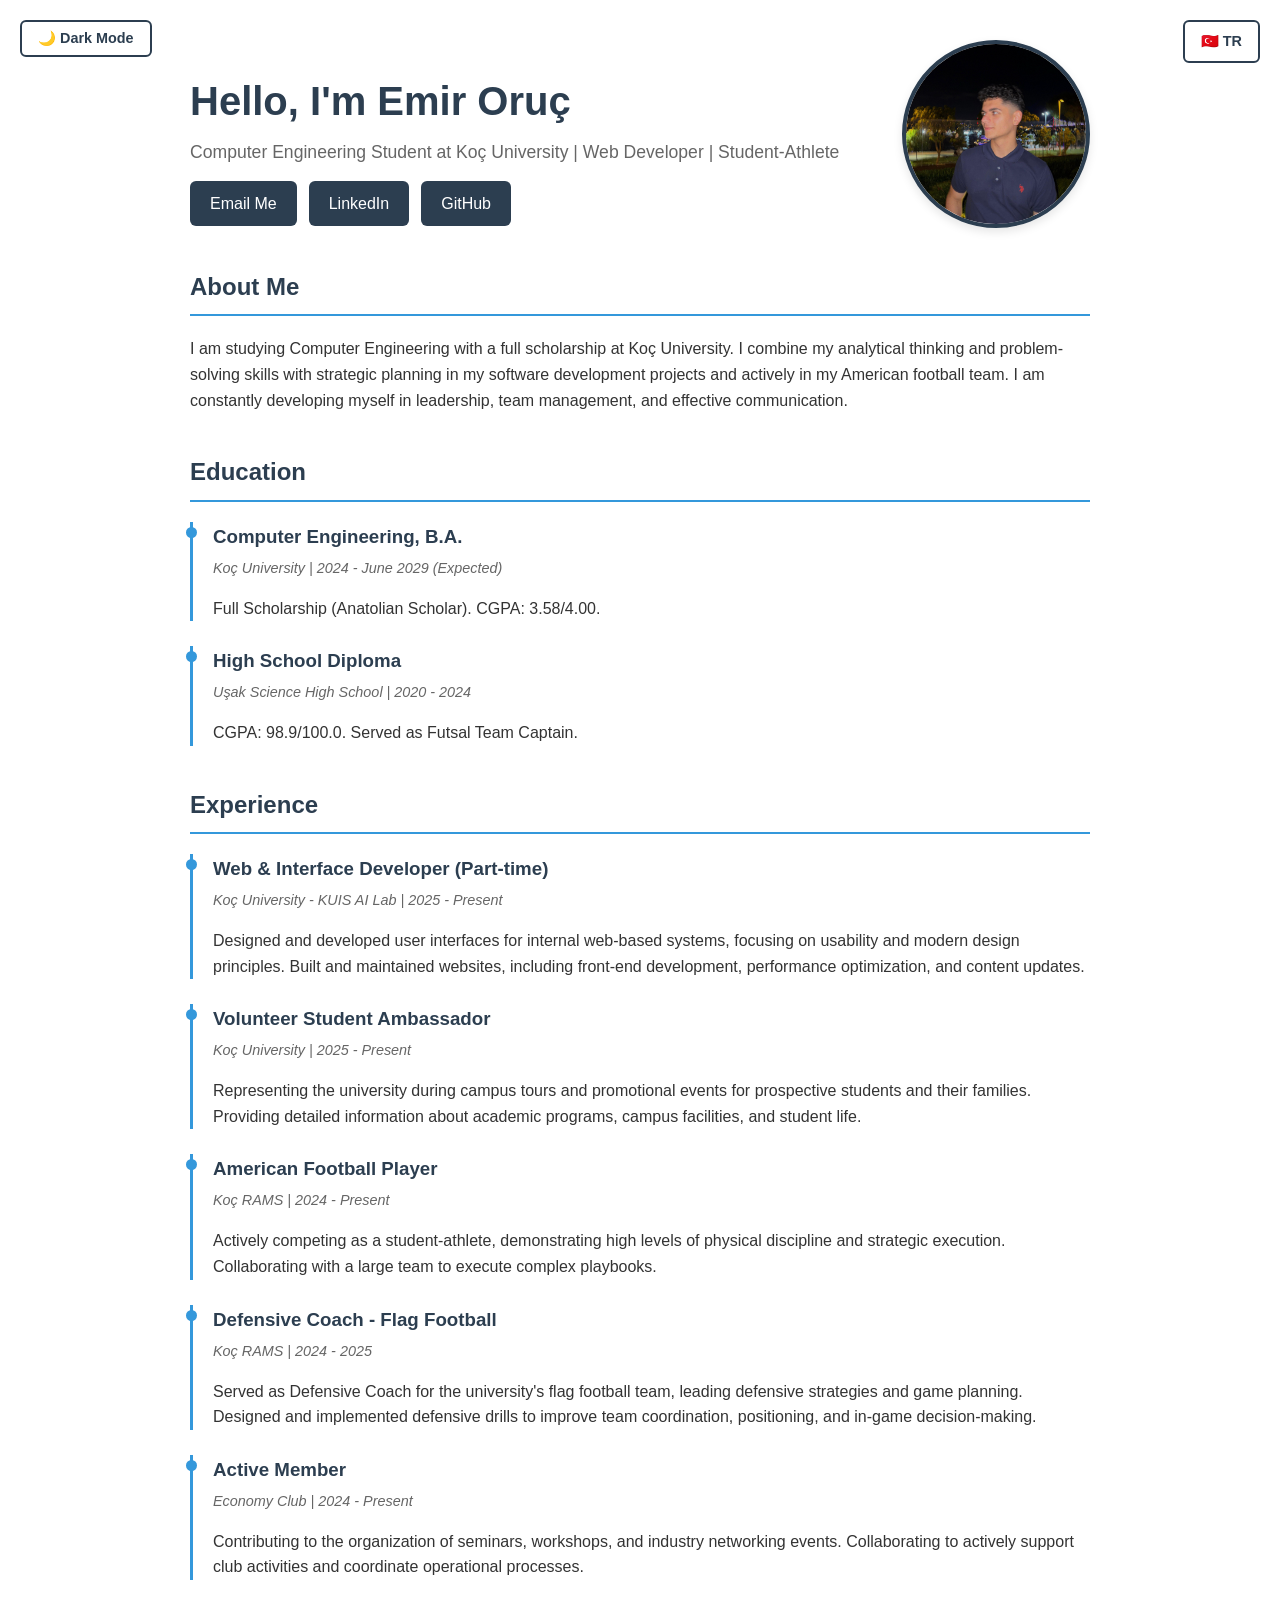
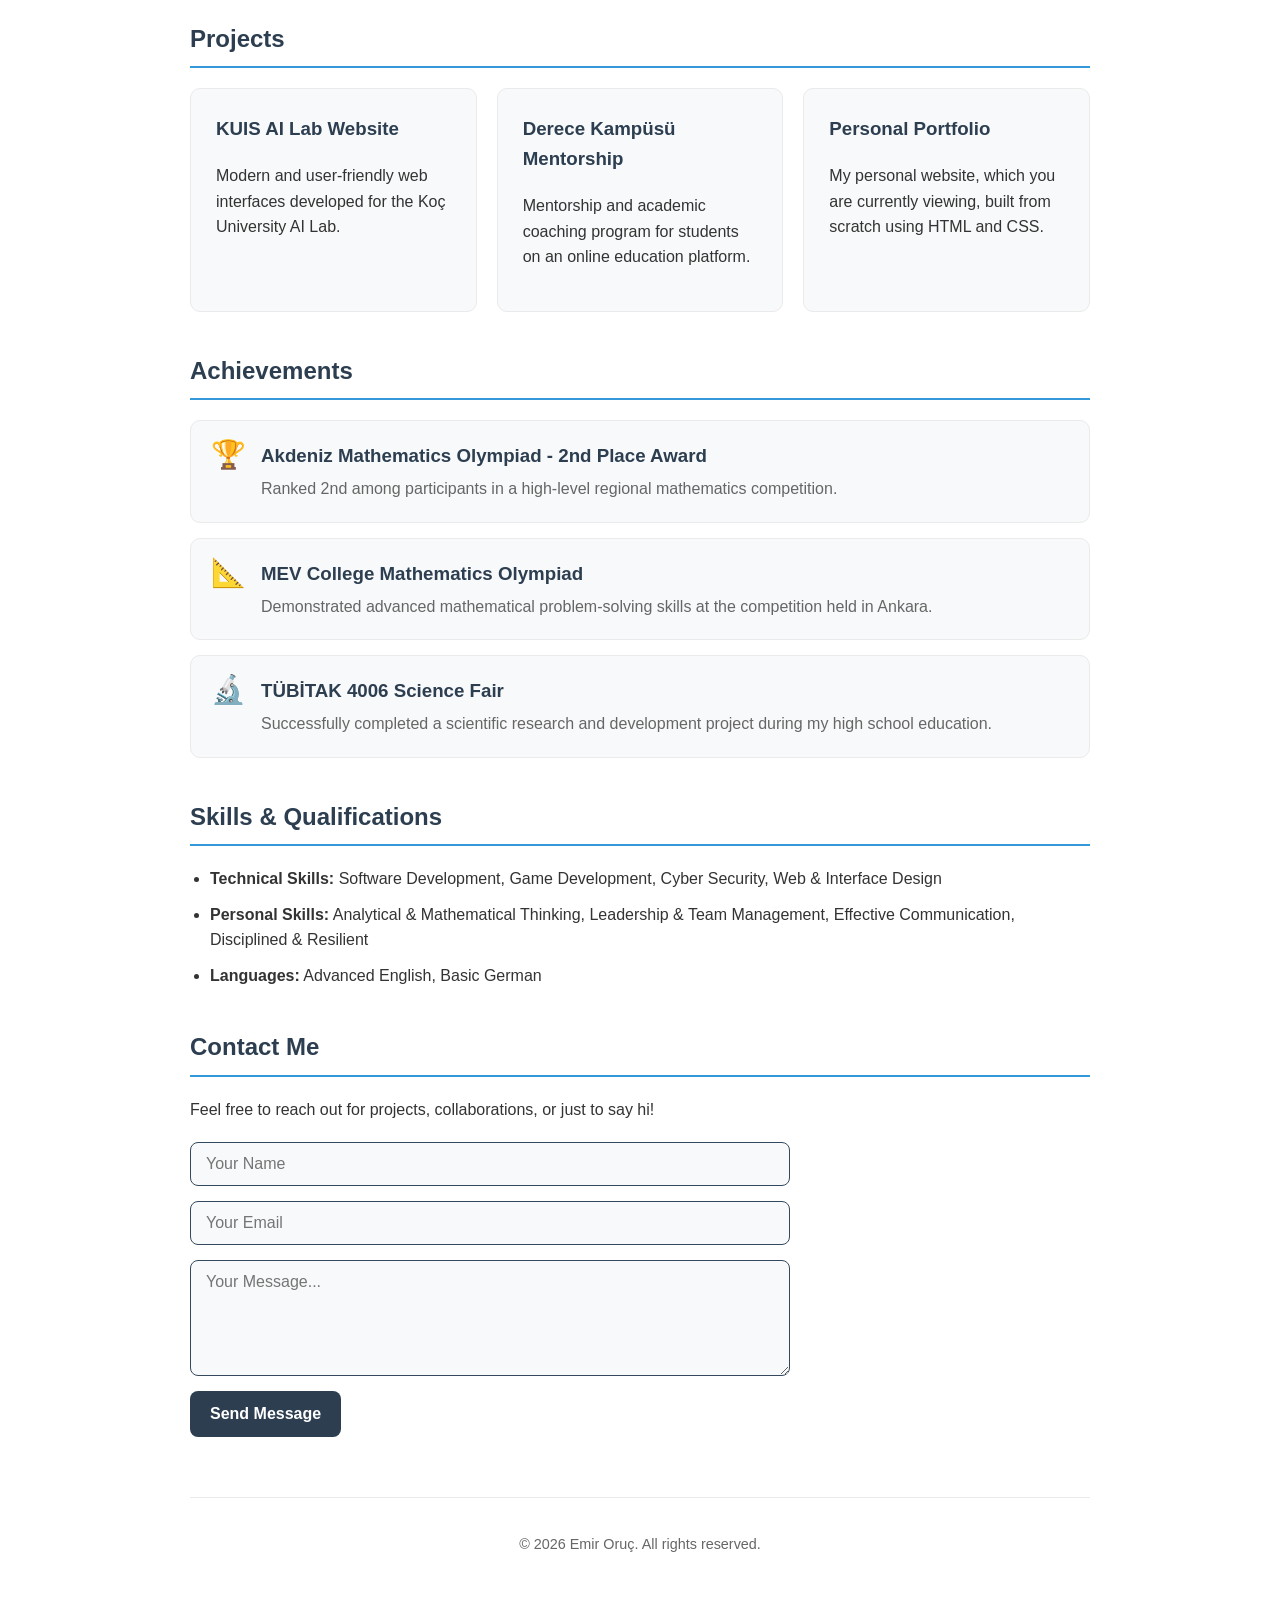
==== en.html @ cf417f76 "The portfolio is completed" ====
<!DOCTYPE html>
<html lang="en">
<head>
    <meta charset="UTF-8">
    <meta name="viewport" content="width=device-width, initial-scale=1.0">
    <title>Emir Oruç | Personal Portfolio</title>
    <link rel="stylesheet" href="style.css">
</head>
<body>
    <button id="tema-degistir">🌙 Dark Mode</button>
    <a href="index.html" id="dil-degistir">🇹🇷 TR</a>
    
    <header class="profil-baslik">
        <div class="profil-bilgi">
            <h1>Hello, I'm Emir Oruç</h1>
            <p class="profil-ozet">Computer Engineering Student at Koç University | Web Developer | Student-Athlete</p>
            <div class="iletisim-linkleri">
                <a href="mailto:eoruc24@ku.edu.tr">Email Me</a>
                <a href="https://www.linkedin.com/in/emir-oru%C3%A7-430780356/" target="_blank">LinkedIn</a>
                <a href="https://github.com" target="_blank">GitHub</a>
            </div>
        </div>
        <img src="fotografım.jpg" alt="Emir Oruç profile photo" class="profil-foto">
    </header>

    <main>
        <section>
            <h2>About Me</h2>
            <p>I am studying Computer Engineering with a full scholarship at Koç University. I combine my analytical thinking and problem-solving skills with strategic planning in my software development projects and actively in my American football team. I am constantly developing myself in leadership, team management, and effective communication.</p>
        </section>

        <section>
            <h2>Education</h2>
            <div class="deneyim-listesi">
                <div class="deneyim-item">
                    <h3>Computer Engineering, B.A.</h3>
                    <p class="deneyim-tarih">Koç University | 2024 - June 2029 (Expected)</p>
                    <p>Full Scholarship (Anatolian Scholar). CGPA: 3.58/4.00.</p>
                </div>
                <div class="deneyim-item">
                    <h3>High School Diploma</h3>
                    <p class="deneyim-tarih">Uşak Science High School | 2020 - 2024</p>
                    <p>CGPA: 98.9/100.0. Served as Futsal Team Captain.</p>
                </div>
            </div>
        </section>

        <section>
            <h2>Experience</h2>
            <div class="deneyim-listesi">
                <div class="deneyim-item">
                    <h3>Web & Interface Developer (Part-time)</h3>
                    <p class="deneyim-tarih">Koç University - KUIS AI Lab | 2025 - Present</p>
                    <p>Designed and developed user interfaces for internal web-based systems, focusing on usability and modern design principles. Built and maintained websites, including front-end development, performance optimization, and content updates.</p>
                </div>
                <div class="deneyim-item">
                    <h3>Volunteer Student Ambassador</h3>
                    <p class="deneyim-tarih">Koç University | 2025 - Present</p>
                    <p>Representing the university during campus tours and promotional events for prospective students and their families. Providing detailed information about academic programs, campus facilities, and student life.</p>
                </div>
                <div class="deneyim-item">
                    <h3>American Football Player</h3>
                    <p class="deneyim-tarih">Koç RAMS | 2024 - Present</p>
                    <p>Actively competing as a student-athlete, demonstrating high levels of physical discipline and strategic execution. Collaborating with a large team to execute complex playbooks.</p>
                </div>
                <div class="deneyim-item">
                    <h3>Defensive Coach - Flag Football</h3>
                    <p class="deneyim-tarih">Koç RAMS | 2024 - 2025</p>
                    <p>Served as Defensive Coach for the university's flag football team, leading defensive strategies and game planning. Designed and implemented defensive drills to improve team coordination, positioning, and in-game decision-making.</p>
                </div>
                <div class="deneyim-item">
                    <h3>Active Member</h3>
                    <p class="deneyim-tarih">Economy Club | 2024 - Present</p>
                    <p>Contributing to the organization of seminars, workshops, and industry networking events. Collaborating to actively support club activities and coordinate operational processes.</p>
                </div>
            </div>
        </section>

        <section>
            <h2>Projects</h2>
            <div class="proje-kartlari">
                <div class="kart">
                    <h3>KUIS AI Lab Website</h3>
                    <p>Modern and user-friendly web interfaces developed for the Koç University AI Lab.</p>
                </div>
                <div class="kart">
                    <h3>Derece Kampüsü Mentorship</h3>
                    <p>Mentorship and academic coaching program for students on an online education platform.</p>
                </div>
                <div class="kart">
                    <h3>Personal Portfolio</h3>
                    <p>My personal website, which you are currently viewing, built from scratch using HTML and CSS.</p>
                </div>
            </div>
        </section>

        <section>
            <h2>Achievements</h2>
            <div class="basari-listesi">
                <div class="basari-item">
                    <span class="basari-rozet">🏆</span>
                    <div>
                        <h3>Akdeniz Mathematics Olympiad - 2nd Place Award</h3>
                        <p>Ranked 2nd among participants in a high-level regional mathematics competition.</p>
                    </div>
                </div>
                <div class="basari-item">
                    <span class="basari-rozet">📐</span>
                    <div>
                        <h3>MEV College Mathematics Olympiad</h3>
                        <p>Demonstrated advanced mathematical problem-solving skills at the competition held in Ankara.</p>
                    </div>
                </div>
                <div class="basari-item">
                    <span class="basari-rozet">🔬</span>
                    <div>
                        <h3>TÜBİTAK 4006 Science Fair</h3>
                        <p>Successfully completed a scientific research and development project during my high school education.</p>
                    </div>
                </div>
            </div>
        </section>

        <section>
            <h2>Skills & Qualifications</h2>
            <ul>
                <li><strong>Technical Skills:</strong> Software Development, Game Development, Cyber Security, Web & Interface Design</li>
                <li><strong>Personal Skills:</strong> Analytical & Mathematical Thinking, Leadership & Team Management, Effective Communication, Disciplined & Resilient</li>
                <li><strong>Languages:</strong> Advanced English, Basic German</li>
            </ul>
        </section>
    </main>
    <section>
            <h2>Contact Me</h2>
            <p>Feel free to reach out for projects, collaborations, or just to say hi!</p>
            <form action="https://formsubmit.co/eoruc24@ku.edu.tr" method="POST" class="iletisim-formu">
                <input type="text" name="name" placeholder="Your Name" required>
                <input type="email" name="email" placeholder="Your Email" required>
                <textarea name="message" rows="5" placeholder="Your Message..." required></textarea>
                <input type="hidden" name="_captcha" value="false">
                <button type="submit" class="form-buton">Send Message</button>
            </form>
        </section>

    <footer>
        <p>&copy; 2026 Emir Oruç. All rights reserved.</p>
    </footer>
</body>
<script>
    const temaButonu = document.getElementById("tema-degistir");
    const gecerliDil = document.documentElement.lang; // Sayfanın TR mi EN mi olduğunu anlar
    
    // 1. Sayfa yüklendiğinde tarayıcı hafızasına (localStorage) bak
    const kayitliTema = localStorage.getItem("tema");
    if (kayitliTema === "dark") {
        document.body.classList.add("dark-mode");
    }

    // 2. Buton metnini dile ve temaya göre ayarlayan fonksiyon
    function butonMetniniGuncelle() {
        const geceModuAktif = document.body.classList.contains("dark-mode");
        
        if (gecerliDil === "tr") {
            temaButonu.textContent = geceModuAktif ? "☀️ Gündüz Modu" : "🌙 Gece Modu";
        } else {
            temaButonu.textContent = geceModuAktif ? "☀️ Light Mode" : "🌙 Dark Mode";
        }
    }

    // Sayfa ilk açıldığında buton metnini doğru ayarla
    butonMetniniGuncelle();

    // 3. Butona tıklandığında çalışacak kodlar
    temaButonu.addEventListener("click", () => {
        document.body.classList.toggle("dark-mode");
        const geceModuAktif = document.body.classList.contains("dark-mode");
        
        // Yeni seçimi tarayıcı hafızasına kaydet
        localStorage.setItem("tema", geceModuAktif ? "dark" : "light");
        
        // Buton metnini güncelle
        butonMetniniGuncelle();
    });
</script>
</html>
---- style.css ----
:root {
    --primary-color: #2c3e50;
    --secondary-color: #34495e;
    --accent-color: #3498db;
    --bg-color: #ffffff;
    --card-bg: #f8f9fa;
    --text-color: #333333;
    --light-text: #666666;
}

body {
    font-family: -apple-system, BlinkMacSystemFont, "Segoe UI", Roboto, Helvetica, Arial, sans-serif;
    max-width: 900px;
    margin: 0 auto;
    padding: 40px 20px;
    color: var(--text-color);
    line-height: 1.6;
    background-color: var(--bg-color);
}

/* Profil Başlık Alanı */
.profil-baslik {
    display: flex;
    justify-content: space-between;
    align-items: center;
    margin-bottom: 40px;
    flex-wrap: wrap;
    gap: 20px;
}

.profil-bilgi {
    flex: 1;
    min-width: 300px;
}

h1 {
    color: var(--primary-color);
    margin-bottom: 5px;
    font-size: 2.5rem;
}

.profil-ozet {
    color: var(--light-text);
    font-size: 1.1rem;
    margin-top: 0;
    margin-bottom: 15px;
}

.profil-foto {
    width: 180px;
    height: 180px;
    border-radius: 50%;
    object-fit: cover;
    border: 4px solid var(--primary-color);
    box-shadow: 0 4px 10px rgba(0,0,0,0.1);
}

/* Genel Başlıklar */
h2 {
    color: var(--primary-color);
    border-bottom: 2px solid var(--accent-color);
    padding-bottom: 8px;
    margin-top: 40px;
    margin-bottom: 20px;
}

/* İletişim Butonları */
.iletisim-linkleri {
    display: flex;
    flex-wrap: wrap;
    gap: 12px;
}

.iletisim-linkleri a {
    background-color: var(--primary-color);
    padding: 10px 20px;
    border-radius: 6px;
    text-decoration: none;
    color: white;
    font-weight: 500;
    transition: background-color 0.3s ease, transform 0.2s ease;
}

.iletisim-linkleri a:hover {
    background-color: var(--accent-color);
    transform: translateY(-2px);
}

/* Proje Kartları */
.proje-kartlari {
    display: grid;
    grid-template-columns: repeat(auto-fit, minmax(250px, 1fr));
    gap: 20px;
}

.kart {
    background-color: var(--card-bg);
    border: 1px solid #eaeaea;
    border-radius: 10px;
    padding: 25px;
    transition: transform 0.3s ease, box-shadow 0.3s ease;
}

.kart:hover {
    transform: translateY(-5px);
    box-shadow: 0 8px 15px rgba(0,0,0,0.05);
}

.kart h3 {
    margin-top: 0;
    color: var(--primary-color);
}

/* Deneyim Listesi */
.deneyim-item {
    border-left: 3px solid var(--accent-color);
    padding-left: 20px;
    margin-bottom: 25px;
    position: relative;
}

.deneyim-item::before {
    content: '';
    position: absolute;
    left: -7px;
    top: 5px;
    width: 11px;
    height: 11px;
    border-radius: 50%;
    background-color: var(--accent-color);
}

.deneyim-item h3 {
    margin: 0 0 5px 0;
    color: var(--primary-color);
}

.deneyim-tarih {
    font-style: italic;
    color: var(--light-text);
    margin: 0 0 10px 0;
    font-size: 0.9rem;
}

/* Başarılar Listesi */
.basari-item {
    display: flex;
    align-items: flex-start;
    gap: 15px;
    margin-bottom: 15px;
    background-color: var(--card-bg);
    padding: 20px;
    border-radius: 10px;
    border: 1px solid #eaeaea;
    transition: transform 0.2s ease;
}

.basari-item:hover {
    transform: translateX(5px);
}

.basari-rozet {
    font-size: 28px;
    line-height: 1;
}

.basari-item h3 {
    margin: 0 0 5px 0;
    color: var(--primary-color);
}

.basari-item p {
    margin: 0;
    color: var(--light-text);
}

/* Liste ve Footer */
ul {
    padding-left: 20px;
}

ul li {
    margin-bottom: 10px;
}

footer {
    margin-top: 60px;
    text-align: center;
    color: var(--light-text);
    font-size: 0.9rem;
    border-top: 1px solid #eaeaea;
    padding-top: 20px;
}

/* Responsive Tasarım */
@media (max-width: 600px) {
    .profil-baslik {
        text-align: center;
        flex-direction: column-reverse;
    }
    
    .iletisim-linkleri {
        justify-content: center;
    }
}
/* Gece Modu Renkleri */
body.dark-mode {
    --primary-color: #ecf0f1;
    --secondary-color: #bdc3c7;
    --accent-color: #3498db;
    --bg-color: #121212;
    --card-bg: #1e1e1e;
    --text-color: #e0e0e0;
    --light-text: #a0a0a0;
}

/* Tema Butonu Stili (Sol üste sabitlenmiş) */
#tema-degistir {
    position: fixed; /* Sayfayı kaydırsan bile sol üstte sabit kalmasını sağlar */
    top: 20px;
    left: 20px;
    z-index: 1000; /* Diğer tüm elementlerin üstünde görünmesi için */
    
    background-color: var(--bg-color);
    color: var(--primary-color);
    border: 2px solid var(--primary-color);
    padding: 8px 16px;
    border-radius: 6px;
    cursor: pointer;
    font-weight: 600;
    font-size: 0.9rem;
    transition: all 0.3s ease;
}

#tema-degistir:hover {
    background-color: var(--primary-color);
    color: var(--bg-color);
}
/* Gece Modunda İletişim Butonlarının Yazı Rengi */
body.dark-mode .iletisim-linkleri a {
    color: var(--bg-color); /* Yazıyı koyu arka plan rengine eşitliyoruz */
    font-weight: bold;
}

body.dark-mode .iletisim-linkleri a:hover {
    background-color: var(--accent-color);
    color: white; /* Üzerine gelindiğinde tekrar beyaz okunaklı yazı */
}
/* Dil Değiştirme Butonu Stili (Sağ üste sabitlenmiş) */
#dil-degistir {
    position: fixed;
    top: 20px;
    right: 20px;
    z-index: 1000;
    
    background-color: var(--bg-color);
    color: var(--primary-color);
    border: 2px solid var(--primary-color);
    padding: 8px 16px;
    border-radius: 6px;
    text-decoration: none; /* Linkin alt çizgisini kaldırır */
    font-weight: 600;
    font-size: 0.9rem;
    transition: all 0.3s ease;
}

#dil-degistir:hover {
    background-color: var(--primary-color);
    color: var(--bg-color);
}
/* İletişim Formu Stilleri */
.iletisim-formu {
    display: flex;
    flex-direction: column;
    gap: 15px;
    max-width: 600px;
    margin: 20px 0;
}

.iletisim-formu input,
.iletisim-formu textarea {
    width: 100%;
    padding: 12px 15px;
    border: 1px solid var(--secondary-color);
    border-radius: 8px;
    background-color: var(--card-bg);
    color: var(--text-color);
    font-family: inherit;
    font-size: 1rem;
    box-sizing: border-box;
    transition: all 0.3s ease;
}

.iletisim-formu input:focus,
.iletisim-formu textarea:focus {
    outline: none;
    border-color: var(--accent-color);
    box-shadow: 0 0 0 2px rgba(52, 152, 219, 0.2);
}

.form-buton {
    background-color: var(--primary-color);
    color: var(--bg-color); /* Gündüz modunda beyaz, gece modunda koyu renk metin yapar */
    font-family: inherit; /* Sitenin ana modern fontunu butona da uygular */
    border: none;
    padding: 14px 20px;
    border-radius: 8px;
    font-size: 1rem;
    font-weight: 600;
    cursor: pointer;
    transition: background-color 0.3s ease, transform 0.2s ease;
    align-self: flex-start;
}

.form-buton:hover {
    background-color: var(--accent-color);
    color: white; /* Üzerine gelindiğinde yazıyı okunabilir tutar */
    transform: translateY(-2px);
}
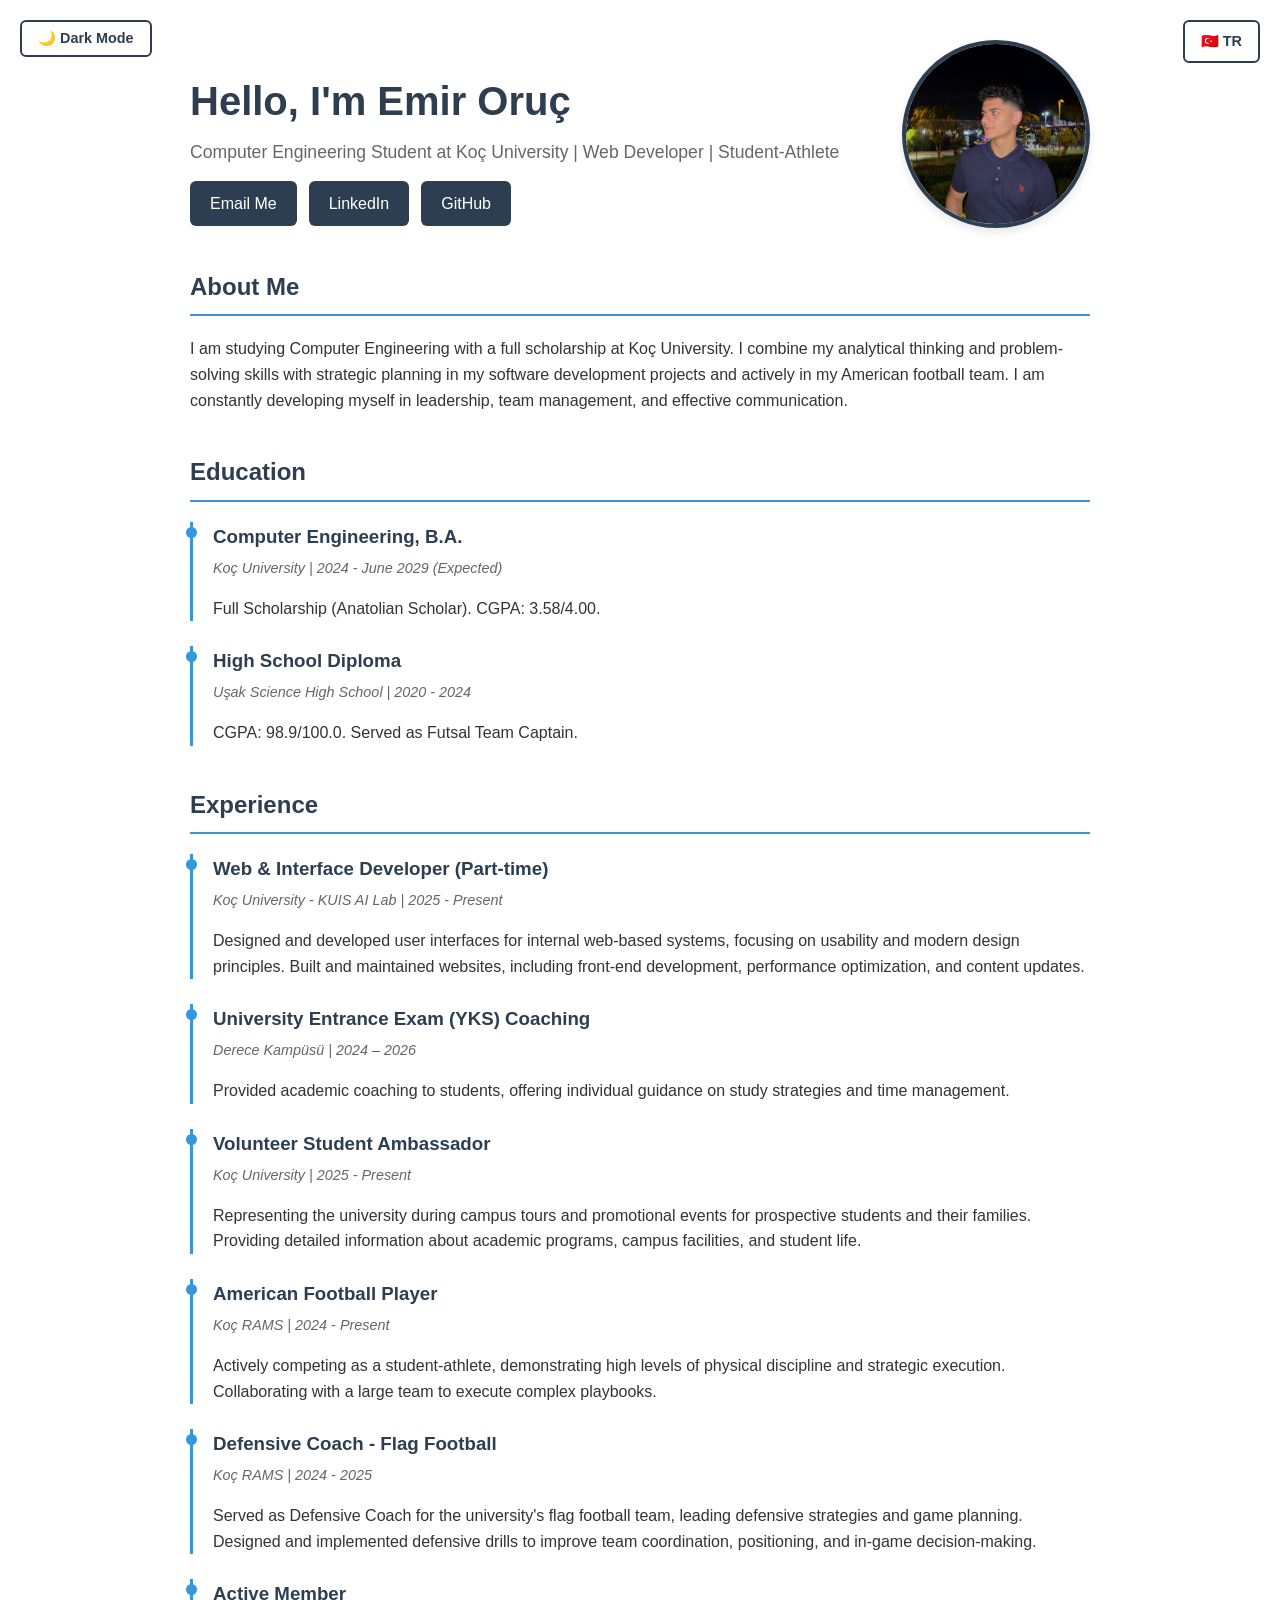
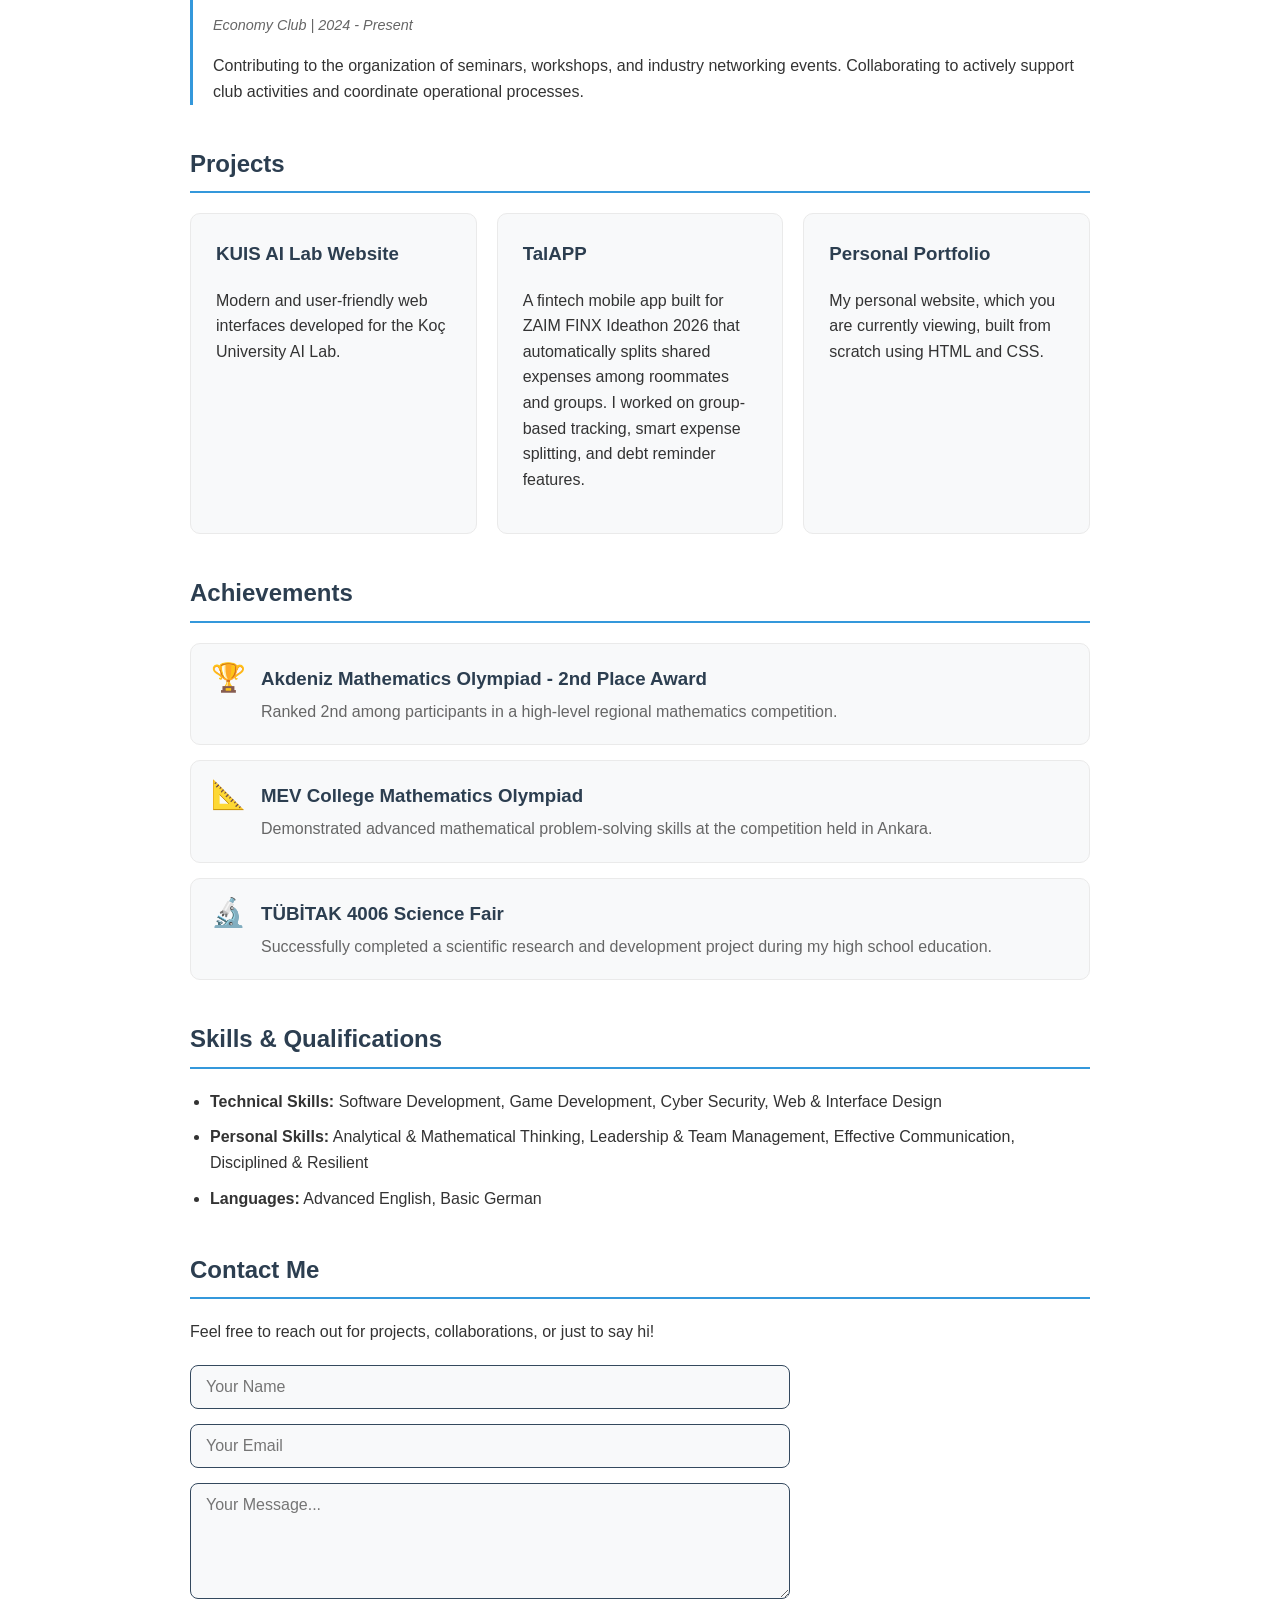
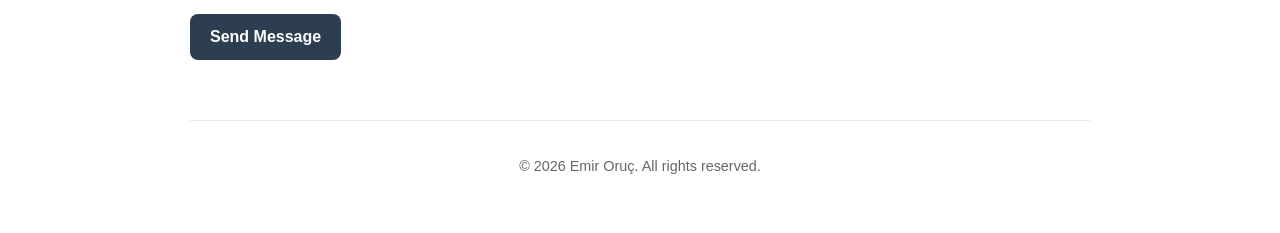
==== commit ef3f0c15: "TalAPP projesi eklendi, Derece Kampüsü deneyime taşındı" ====
--- a/en.html
+++ b/en.html
@@ -1,15 +1,17 @@
 <!DOCTYPE html>
 <html lang="en">
+
 <head>
     <meta charset="UTF-8">
     <meta name="viewport" content="width=device-width, initial-scale=1.0">
     <title>Emir Oruç | Personal Portfolio</title>
     <link rel="stylesheet" href="style.css">
 </head>
+
 <body>
     <button id="tema-degistir">🌙 Dark Mode</button>
     <a href="index.html" id="dil-degistir">🇹🇷 TR</a>
-    
+
     <header class="profil-baslik">
         <div class="profil-bilgi">
             <h1>Hello, I'm Emir Oruç</h1>
@@ -26,7 +28,10 @@
     <main>
         <section>
             <h2>About Me</h2>
-            <p>I am studying Computer Engineering with a full scholarship at Koç University. I combine my analytical thinking and problem-solving skills with strategic planning in my software development projects and actively in my American football team. I am constantly developing myself in leadership, team management, and effective communication.</p>
+            <p>I am studying Computer Engineering with a full scholarship at Koç University. I combine my analytical
+                thinking and problem-solving skills with strategic planning in my software development projects and
+                actively in my American football team. I am constantly developing myself in leadership, team management,
+                and effective communication.</p>
         </section>
 
         <section>
@@ -51,27 +56,41 @@
                 <div class="deneyim-item">
                     <h3>Web & Interface Developer (Part-time)</h3>
                     <p class="deneyim-tarih">Koç University - KUIS AI Lab | 2025 - Present</p>
-                    <p>Designed and developed user interfaces for internal web-based systems, focusing on usability and modern design principles. Built and maintained websites, including front-end development, performance optimization, and content updates.</p>
+                    <p>Designed and developed user interfaces for internal web-based systems, focusing on usability and
+                        modern design principles. Built and maintained websites, including front-end development,
+                        performance optimization, and content updates.</p>
+                </div>
+                <div class="deneyim-item">
+                    <h3>University Entrance Exam (YKS) Coaching</h3>
+                    <p class="deneyim-tarih">Derece Kampüsü | 2024 – 2026</p>
+                    <p>Provided academic coaching to students, offering individual guidance on study strategies and time
+                        management.</p>
                 </div>
                 <div class="deneyim-item">
                     <h3>Volunteer Student Ambassador</h3>
                     <p class="deneyim-tarih">Koç University | 2025 - Present</p>
-                    <p>Representing the university during campus tours and promotional events for prospective students and their families. Providing detailed information about academic programs, campus facilities, and student life.</p>
+                    <p>Representing the university during campus tours and promotional events for prospective students
+                        and their families. Providing detailed information about academic programs, campus facilities,
+                        and student life.</p>
                 </div>
                 <div class="deneyim-item">
                     <h3>American Football Player</h3>
                     <p class="deneyim-tarih">Koç RAMS | 2024 - Present</p>
-                    <p>Actively competing as a student-athlete, demonstrating high levels of physical discipline and strategic execution. Collaborating with a large team to execute complex playbooks.</p>
+                    <p>Actively competing as a student-athlete, demonstrating high levels of physical discipline and
+                        strategic execution. Collaborating with a large team to execute complex playbooks.</p>
                 </div>
                 <div class="deneyim-item">
                     <h3>Defensive Coach - Flag Football</h3>
                     <p class="deneyim-tarih">Koç RAMS | 2024 - 2025</p>
-                    <p>Served as Defensive Coach for the university's flag football team, leading defensive strategies and game planning. Designed and implemented defensive drills to improve team coordination, positioning, and in-game decision-making.</p>
+                    <p>Served as Defensive Coach for the university's flag football team, leading defensive strategies
+                        and game planning. Designed and implemented defensive drills to improve team coordination,
+                        positioning, and in-game decision-making.</p>
                 </div>
                 <div class="deneyim-item">
                     <h3>Active Member</h3>
                     <p class="deneyim-tarih">Economy Club | 2024 - Present</p>
-                    <p>Contributing to the organization of seminars, workshops, and industry networking events. Collaborating to actively support club activities and coordinate operational processes.</p>
+                    <p>Contributing to the organization of seminars, workshops, and industry networking events.
+                        Collaborating to actively support club activities and coordinate operational processes.</p>
                 </div>
             </div>
         </section>
@@ -84,14 +103,17 @@
                     <p>Modern and user-friendly web interfaces developed for the Koç University AI Lab.</p>
                 </div>
                 <div class="kart">
-                    <h3>Derece Kampüsü Mentorship</h3>
-                    <p>Mentorship and academic coaching program for students on an online education platform.</p>
+                    <h3>TalAPP</h3>
+                    <p>A fintech mobile app built for ZAIM FINX Ideathon 2026 that automatically splits shared expenses
+                        among roommates and groups. I worked on group-based tracking, smart expense splitting, and debt
+                        reminder features.</p>
                 </div>
                 <div class="kart">
                     <h3>Personal Portfolio</h3>
                     <p>My personal website, which you are currently viewing, built from scratch using HTML and CSS.</p>
                 </div>
             </div>
+        </section>
         </section>
 
         <section>
@@ -108,14 +130,16 @@
                     <span class="basari-rozet">📐</span>
                     <div>
                         <h3>MEV College Mathematics Olympiad</h3>
-                        <p>Demonstrated advanced mathematical problem-solving skills at the competition held in Ankara.</p>
+                        <p>Demonstrated advanced mathematical problem-solving skills at the competition held in Ankara.
+                        </p>
                     </div>
                 </div>
                 <div class="basari-item">
                     <span class="basari-rozet">🔬</span>
                     <div>
                         <h3>TÜBİTAK 4006 Science Fair</h3>
-                        <p>Successfully completed a scientific research and development project during my high school education.</p>
+                        <p>Successfully completed a scientific research and development project during my high school
+                            education.</p>
                     </div>
                 </div>
             </div>
@@ -124,23 +148,25 @@
         <section>
             <h2>Skills & Qualifications</h2>
             <ul>
-                <li><strong>Technical Skills:</strong> Software Development, Game Development, Cyber Security, Web & Interface Design</li>
-                <li><strong>Personal Skills:</strong> Analytical & Mathematical Thinking, Leadership & Team Management, Effective Communication, Disciplined & Resilient</li>
+                <li><strong>Technical Skills:</strong> Software Development, Game Development, Cyber Security, Web &
+                    Interface Design</li>
+                <li><strong>Personal Skills:</strong> Analytical & Mathematical Thinking, Leadership & Team Management,
+                    Effective Communication, Disciplined & Resilient</li>
                 <li><strong>Languages:</strong> Advanced English, Basic German</li>
             </ul>
         </section>
     </main>
     <section>
-            <h2>Contact Me</h2>
-            <p>Feel free to reach out for projects, collaborations, or just to say hi!</p>
-            <form action="https://formsubmit.co/eoruc24@ku.edu.tr" method="POST" class="iletisim-formu">
-                <input type="text" name="name" placeholder="Your Name" required>
-                <input type="email" name="email" placeholder="Your Email" required>
-                <textarea name="message" rows="5" placeholder="Your Message..." required></textarea>
-                <input type="hidden" name="_captcha" value="false">
-                <button type="submit" class="form-buton">Send Message</button>
-            </form>
-        </section>
+        <h2>Contact Me</h2>
+        <p>Feel free to reach out for projects, collaborations, or just to say hi!</p>
+        <form action="https://formsubmit.co/eoruc24@ku.edu.tr" method="POST" class="iletisim-formu">
+            <input type="text" name="name" placeholder="Your Name" required>
+            <input type="email" name="email" placeholder="Your Email" required>
+            <textarea name="message" rows="5" placeholder="Your Message..." required></textarea>
+            <input type="hidden" name="_captcha" value="false">
+            <button type="submit" class="form-buton">Send Message</button>
+        </form>
+    </section>
 
     <footer>
         <p>&copy; 2026 Emir Oruç. All rights reserved.</p>
@@ -149,7 +175,7 @@
 <script>
     const temaButonu = document.getElementById("tema-degistir");
     const gecerliDil = document.documentElement.lang; // Sayfanın TR mi EN mi olduğunu anlar
-    
+
     // 1. Sayfa yüklendiğinde tarayıcı hafızasına (localStorage) bak
     const kayitliTema = localStorage.getItem("tema");
     if (kayitliTema === "dark") {
@@ -159,7 +185,7 @@
     // 2. Buton metnini dile ve temaya göre ayarlayan fonksiyon
     function butonMetniniGuncelle() {
         const geceModuAktif = document.body.classList.contains("dark-mode");
-        
+
         if (gecerliDil === "tr") {
             temaButonu.textContent = geceModuAktif ? "☀️ Gündüz Modu" : "🌙 Gece Modu";
         } else {
@@ -174,12 +200,13 @@
     temaButonu.addEventListener("click", () => {
         document.body.classList.toggle("dark-mode");
         const geceModuAktif = document.body.classList.contains("dark-mode");
-        
+
         // Yeni seçimi tarayıcı hafızasına kaydet
         localStorage.setItem("tema", geceModuAktif ? "dark" : "light");
-        
+
         // Buton metnini güncelle
         butonMetniniGuncelle();
     });
 </script>
+
 </html>
